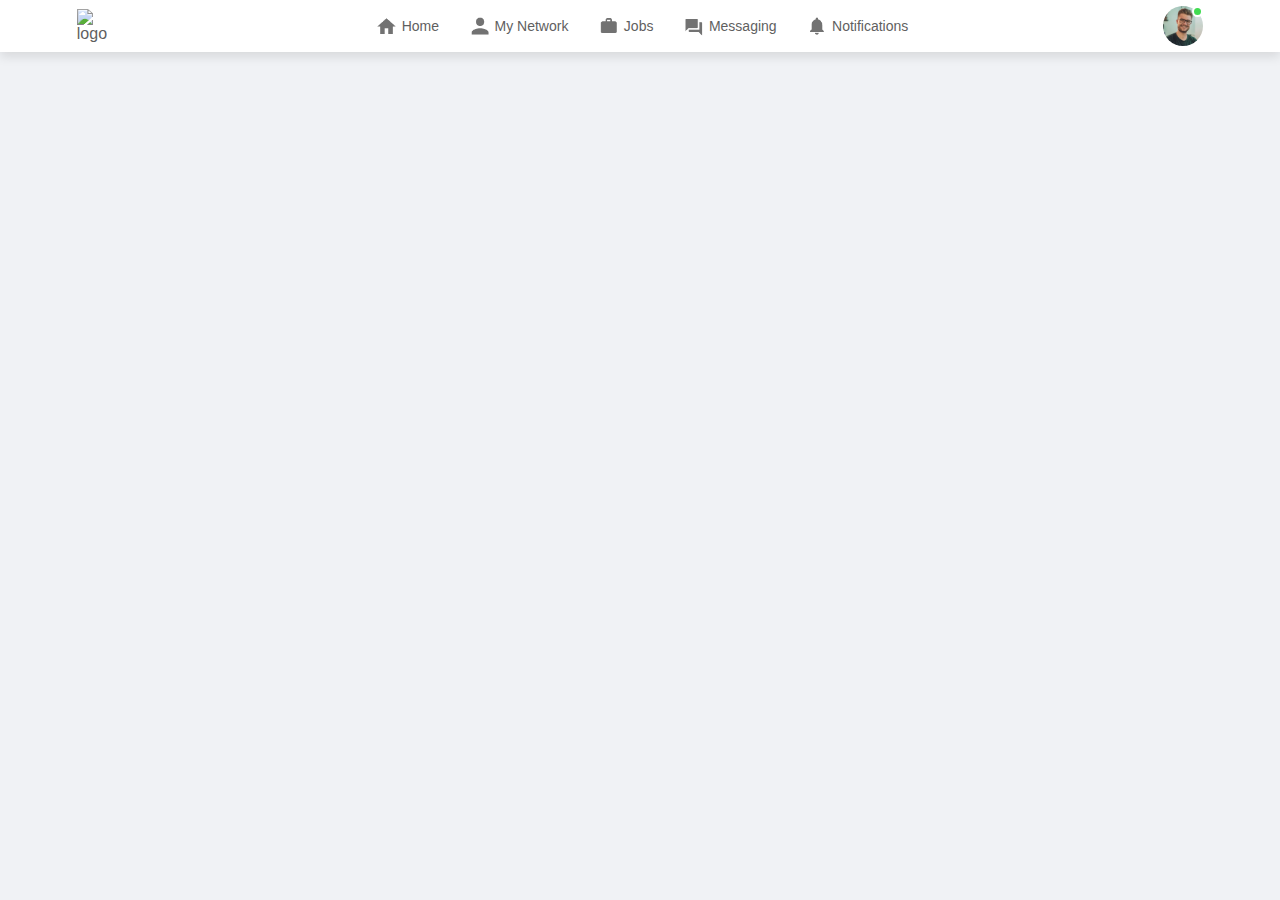
==== index.html @ bc319179 "Initial commit" ====
<!DOCTYPE html>
<html lang="en">
<head>
    <meta charset="UTF-8">
    <meta name="viewport" content="width=device-width, initial-scale=1.0">
    <title>LinkedIn Page</title>
    <link rel="stylesheet" href="styles.css">
</head>
<body>
    <nav class="navbar">
        <div class="navbar-left">
            <a href="index.html" class="logo"><img src="images/logo.png" alt="logo"></a>
        </div>
        <div class="navbar-center">
            <ul>
                <li>
                    <a href="#" class="active-link"><img src="Images/home.png" alt=""><span>Home</span></a>
                </li>
                <li>
                    <a href="#"><img src="Images/network.png" alt=""><span>My Network</span></a>
                </li>
                <li>
                    <a href="#"><img src="Images/jobs.png" alt=""><span>Jobs</span></a>
                </li>
                <li>
                    <a href="#"><img src="Images/message.png" alt=""><span>Messaging</span></a>
                </li>
                <li>
                    <a href="#"><img src="Images/notification.png" alt=""><span>Notifications</span></a>
                </li>
            </ul>
        </div>
        <div class="navbar-right">
            <div class="online">
                <img src="Images/user-1.png" class="nav-profile-img">
            </div>
           
        </div>
    </nav>
</body>
</html>
---- styles.css ----
*{
    margin: 0;
    padding: 0;
    font-family: 'poppins', sans-serif;
    box-sizing: border-box;
}
body{
    background: #f0f2f5;
    color: #5f5f5f;
}
a{
    text-decoration: none;
    color: #5f5f5f;
}
.navbar{
    display: flex;
    align-items: center;
    justify-content: space-between;
    background: #fff;
    padding: 6px 6%;
    position: sticky;
    top: 0;
    z-index: 100;
    box-shadow: 0 5px 10px rgba(0, 0, 0, 0.1);

}
.logo img{
    width: 30px;
    margin-right:15px;
    display: block;
}
.navbar-center ul li{
    display: inline-block;
    list-style: none;
}
.navbar-center ul li a{
    display: flex;
    align-items: center;
    font-size: 14px;
    margin: 5px 8px;
    padding-right: 5px;
    position: relative;
}
.navbar-center ul li a img{
    width: 30px;
}  

.navbar-center ul li a::after{
    content: '';
    width:0;
    height: 2px;
    background: #045be6;
    position: absolute;
    bottom: -15px;
   
}
.navbar-center ul li a:hover::after
{
    width: 100%;
    transition: 0.3s;
}
   .nav-profile-img{
    width: 40px;
    border-radius: 50%;
    display: block;
    cursor: pointer;
    position: relative;
   }
   .online{
    position: relative;
   }
   .online::after{
    content: '' ;
    width: 7px;
    height: 7px;
    border: 2px solid #fff;
    border-radius: 50%;
    right: 0px;
    top: 0px;
    background: #41db51;
    position: absolute;

}
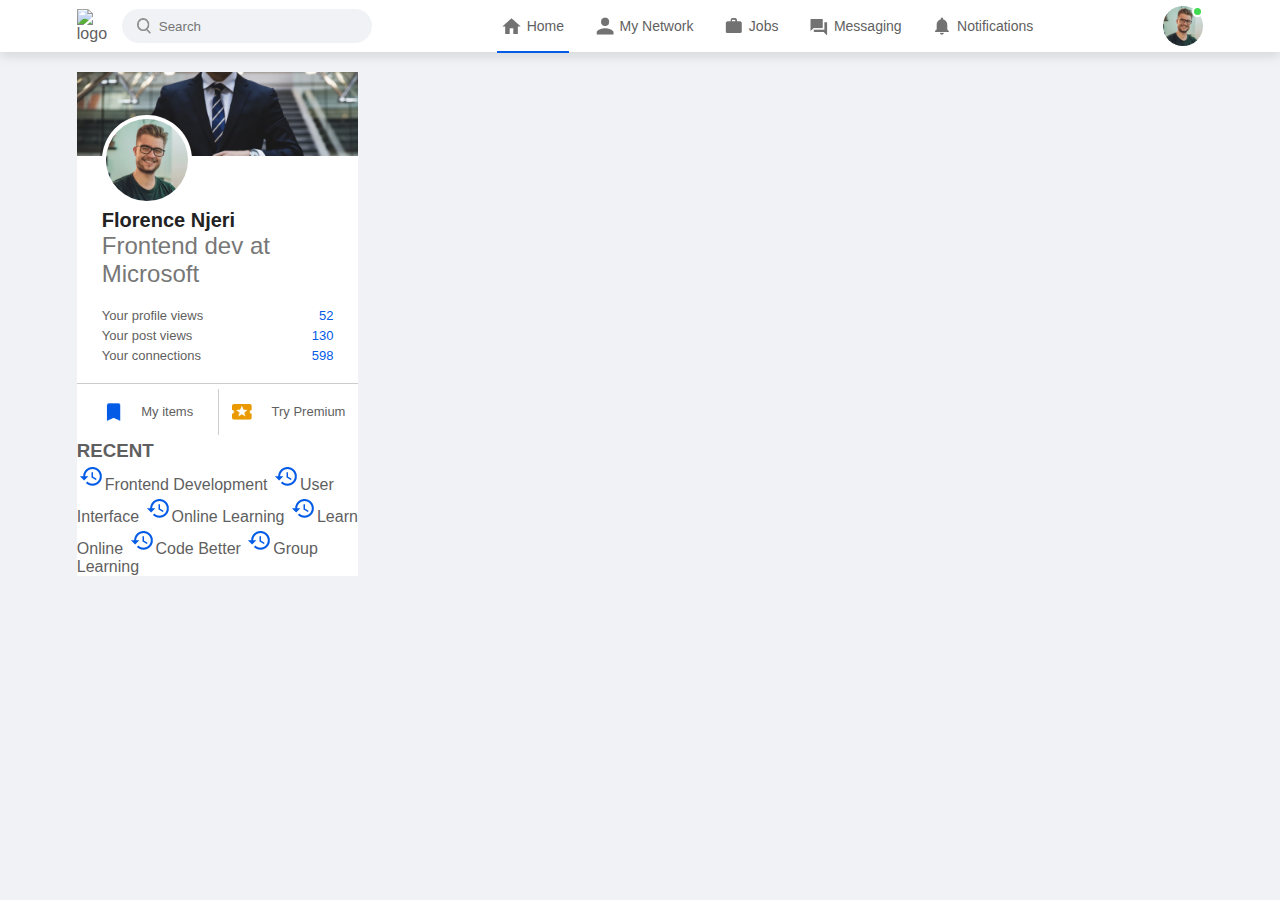
==== commit b23790d2: "Closed the navbar and started working on the sidebars" ====
--- a/index.html
+++ b/index.html
@@ -10,6 +10,12 @@
     <nav class="navbar">
         <div class="navbar-left">
             <a href="index.html" class="logo"><img src="images/logo.png" alt="logo"></a>
+
+<div class="search-box">
+    <img src="Images/search.png" >
+    <input type="text" placeholder="Search">
+</div>
+
         </div>
         <div class="navbar-center">
             <ul>
@@ -37,5 +43,43 @@
            
         </div>
     </nav>
+
+    <!-------- navbar close--------->
+
+<div class="container">
+    <div class="left-sidebar">
+        <div class="sidebar-profile-box">
+            <img src="Images/cover-pic.png" width="100%">
+            <div class="sidebar-profile-info">
+                <img src="Images/user-1.png" >
+                <h1>Florence Njeri</h1>
+                <h3>Frontend dev at Microsoft</h3>
+                <ul>
+                    <li>Your profile views <span>52</span></li>
+                    <li>Your post views <span>130</span></li>
+                    <li>Your connections <span>598</span></li>
+                </ul>
+            </div>
+            <div class="sidebar-profile-link">
+                <a href="#"><img src="Images/items.png" >My items</a>
+               <a href="#"> <img src="Images/premium.png" >Try Premium</a> 
+            </div>
+        </div>
+
+<div class="sidebar-activity">
+    <h3>RECENT</h3>
+    <a href="#"><img src="Images/recent.png" >Frontend Development</a>
+    <a href="#"><img src="Images/recent.png" >User Interface</a>
+    <a href="#"><img src="Images/recent.png" >Online Learning</a>
+    <a href="#"><img src="Images/recent.png" >Learn Online</a>
+    <a href="#"><img src="Images/recent.png" >Code Better</a>
+    <a href="#"><img src="Images/recent.png" >Group Learning</a>
+</div>
+
+    </div>
+    <div class="main-content"></div>
+    <div class="right-sidebar"></div>
+</div>
+
 </body>
 </html>--- a/styles.css
+++ b/styles.css
@@ -51,10 +51,11 @@
     height: 2px;
     background: #045be6;
     position: absolute;
-    bottom: -15px;
+    bottom: -12px;
    
 }
-.navbar-center ul li a:hover::after
+.navbar-center ul li a:hover::after,
+.navbar-center ul li a.active-link::after
 {
     width: 100%;
     transition: 0.3s;
@@ -80,4 +81,113 @@
     background: #41db51;
     position: absolute;
 
-}+}
+.search-box{
+    background: #f0f2f5;
+    width: 250px;
+    border-radius: 20px;
+    display: flex;
+    align-items: center;
+    padding: 0 15px;
+}
+.navbar-left{
+    display: flex;
+    text-align: center;
+}
+.search-box img{
+    width: 14px;
+
+}
+.search-box input{
+    width: 100%;
+    background: transparent;
+    padding: 8px;
+    outline: none;
+    border: 0;
+}
+  /*-------- navbar end-------*/
+
+  .container{
+    padding: 20px 6%;
+    display: flex;
+    flex-wrap: wrap;
+    justify-content: space-between;
+  }
+  .sidebar-profile-box{
+    background: white;
+
+  }
+  .sidebar-profile-info{
+    padding: 0 25px;
+
+  }
+  .sidebar-profile-info img{
+    width: 90px;
+    border-radius:50%;
+    background: white;
+    padding: 4px;
+    margin-top: -45px;
+  }
+  .sidebar-profile-info h1{
+    font-size: 20px;
+    font-weight: 600;
+    color: #222;
+  }
+  .sidebar-profile-info h3{
+    font-size: 24px;
+    font-weight: 500;
+    color: #777;
+  }
+  .sidebar-profile-info ul{
+    list-style: none;
+    margin: 20px 0;
+  }
+  .sidebar-profile-info ul li{
+    width: 100%;
+    margin: 5px 0;
+    font-size: 13px;
+  }
+  .sidebar-profile-info ul li span{
+    float: right;
+    color: #045be6;
+  }
+
+  .sidebar-profile-link{
+    display: flex;
+    align-items: center;
+    border-top: 1px solid #ccc;
+  }
+
+  .sidebar-profile-link a{
+    flex-basis: 50%;
+    display: flex;
+    align-items: center;
+    justify-content: center;
+    padding: 15px 0;
+    font-size: 13px;
+    border-left: 1px solid #ccc;
+  }
+  .sidebar-profile-link a:first-child{
+    border-left: 0;
+  }
+  .sidebar-profile-link a img{
+    width: 20px;
+    margin-right:20px ;
+  }
+  .sidebar-activity{
+    background: white;
+  }
+  .left-sidebar{
+    flex-basis: 25%;
+    align-self: flex-start;
+  }
+  .right-sidebar{
+    flex-basis: 25%;
+    align-self: flex-start;
+  }
+  .main-content{
+    flex-basis:47%;
+
+    }
+
+  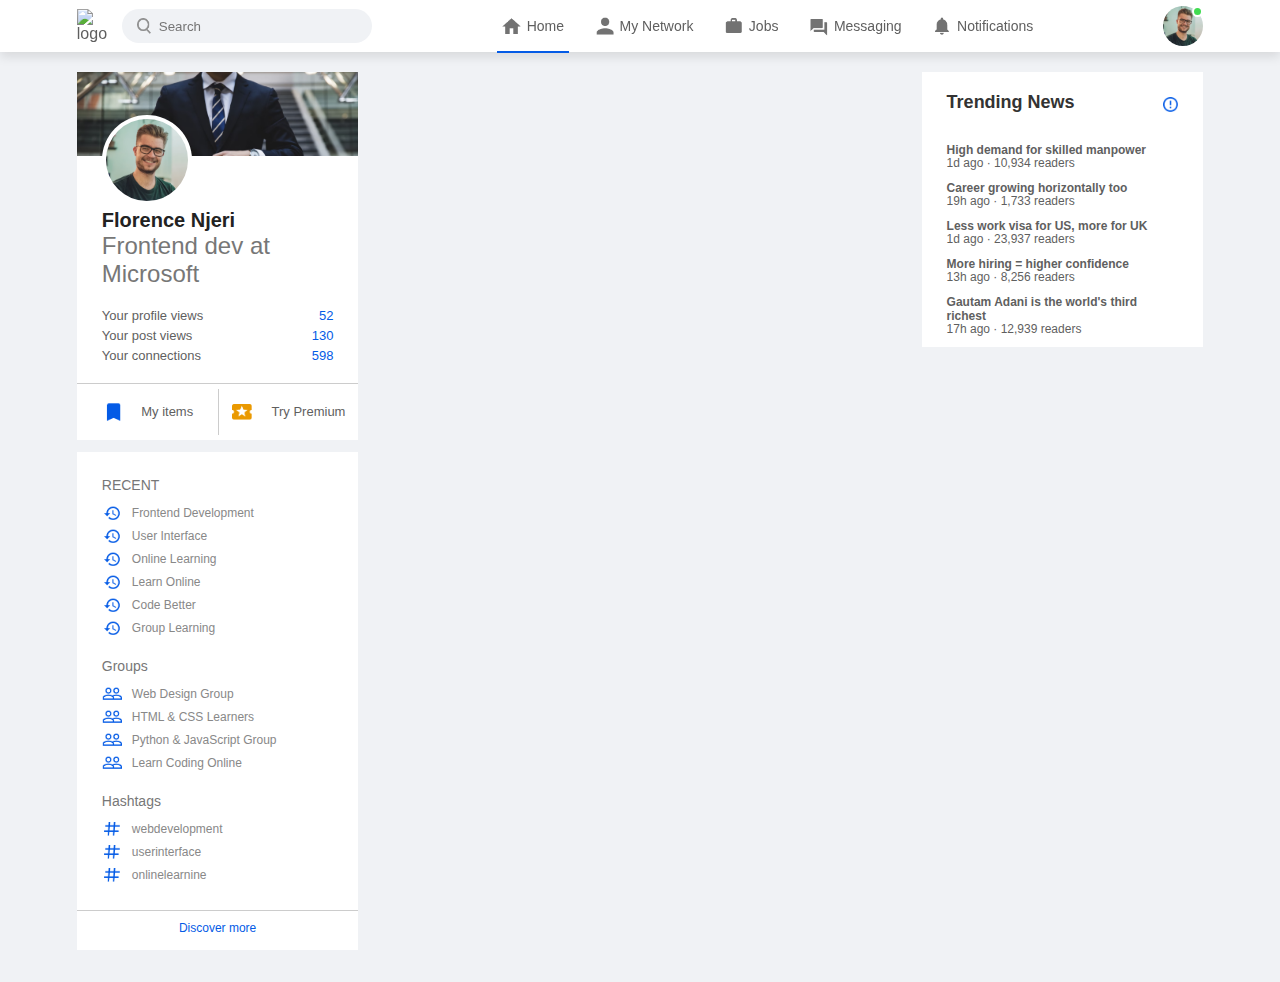
==== commit e902f5c4: "Added the right sidebar" ====
--- a/index.html
+++ b/index.html
@@ -74,11 +74,42 @@
     <a href="#"><img src="Images/recent.png" >Learn Online</a>
     <a href="#"><img src="Images/recent.png" >Code Better</a>
     <a href="#"><img src="Images/recent.png" >Group Learning</a>
+    <h3>Groups</h3>
+    <a href="#"><img src="Images/group.png" >Web Design Group</a>
+    <a href="#"><img src="Images/group.png" >HTML & CSS Learners</a>
+    <a href="#"><img src="Images/group.png" >Python & JavaScript Group</a>
+    <a href="#"><img src="Images/group.png" >Learn Coding Online</a>
+    <h3>Hashtags</h3>
+    <a href="#"><img src="Images/hashtag.png" >webdevelopment</a>
+    <a href="#"><img src="Images/hashtag.png" >userinterface</a>
+    <a href="#"><img src="Images/hashtag.png" >onlinelearnine</a>
+    <div class="discover-more-link">
+        <a href="#">Discover more</a>
+    </div>
 </div>
 
     </div>
     <div class="main-content"></div>
-    <div class="right-sidebar"></div>
+    <div class="right-sidebar">
+        <div class="sidebar-news">
+            <img src="Images/more.png" class="info-icon">
+            <h3>Trending News</h3>
+            <a href="#">High demand for skilled manpower</a>
+            <span>1d ago &middot; 10,934 readers</span>
+
+            <a href="#">Career growing horizontally too</a>
+            <span>19h ago &middot; 1,733 readers</span>
+
+            <a href="#">Less work visa for US, more for UK</a>
+            <span>1d ago &middot; 23,937 readers</span>
+
+            <a href="#">More hiring = higher confidence </a>
+            <span>13h ago &middot; 8,256 readers</span>
+
+            <a href="#">Gautam Adani is the world's third richest</a>
+            <span>17h ago &middot; 12,939 readers</span>
+        </div>
+    </div>
 </div>
 
 </body>
--- a/styles.css
+++ b/styles.css
@@ -176,15 +176,76 @@
   }
   .sidebar-activity{
     background: white;
-  }
+    padding: 5px 25px;
+    margin: 12px 0;
+  }
+  .sidebar-activity h3{
+    color: #777;
+    font-size: 14px;
+    font-weight: 500;
+    margin: 20px 0 10px;
+  }
+  .sidebar-activity a{
+    display: flex;
+    align-items: center;
+    font-size: 12px;
+    font-weight: 500;
+    color:#888;
+    margin: 3px 0;
+  }
+  .sidebar-activity a img{
+    width: 20PX;
+    margin-right: 10px;
+  }
+  .discover-more-link{
+    border-top: 1px solid #ccc;
+    text-align: center;
+    margin-top: 25px;
+    margin-left: -25px;
+    margin-right: -25px;
+  }
+  .discover-more-link a{
+    color: #045be6;
+    display: inline-block;
+    margin: 10px 0;
+  }
+
+  /*------ left sidebar-------*/
   .left-sidebar{
     flex-basis: 25%;
     align-self: flex-start;
   }
+
   .right-sidebar{
     flex-basis: 25%;
     align-self: flex-start;
   }
+  .sidebar-news{
+background: white;
+padding: 10px 25px;
+  }
+.info-icon{
+  width: 15px;
+  float: right;
+  margin-top: 15px;
+}
+.sidebar-news h3{
+  font-size: 18px;
+  font-weight: 600;
+  color: #333;
+  margin: 10px 0 30px;
+}
+.sidebar-news a{
+  display: block;
+  font-size: 12px;
+  font-weight: 600;
+  margin-top: 10px;
+  margin-bottom: -4px;
+}
+.sidebar-news span{
+  font-size: 12px;
+
+}
   .main-content{
     flex-basis:47%;
 
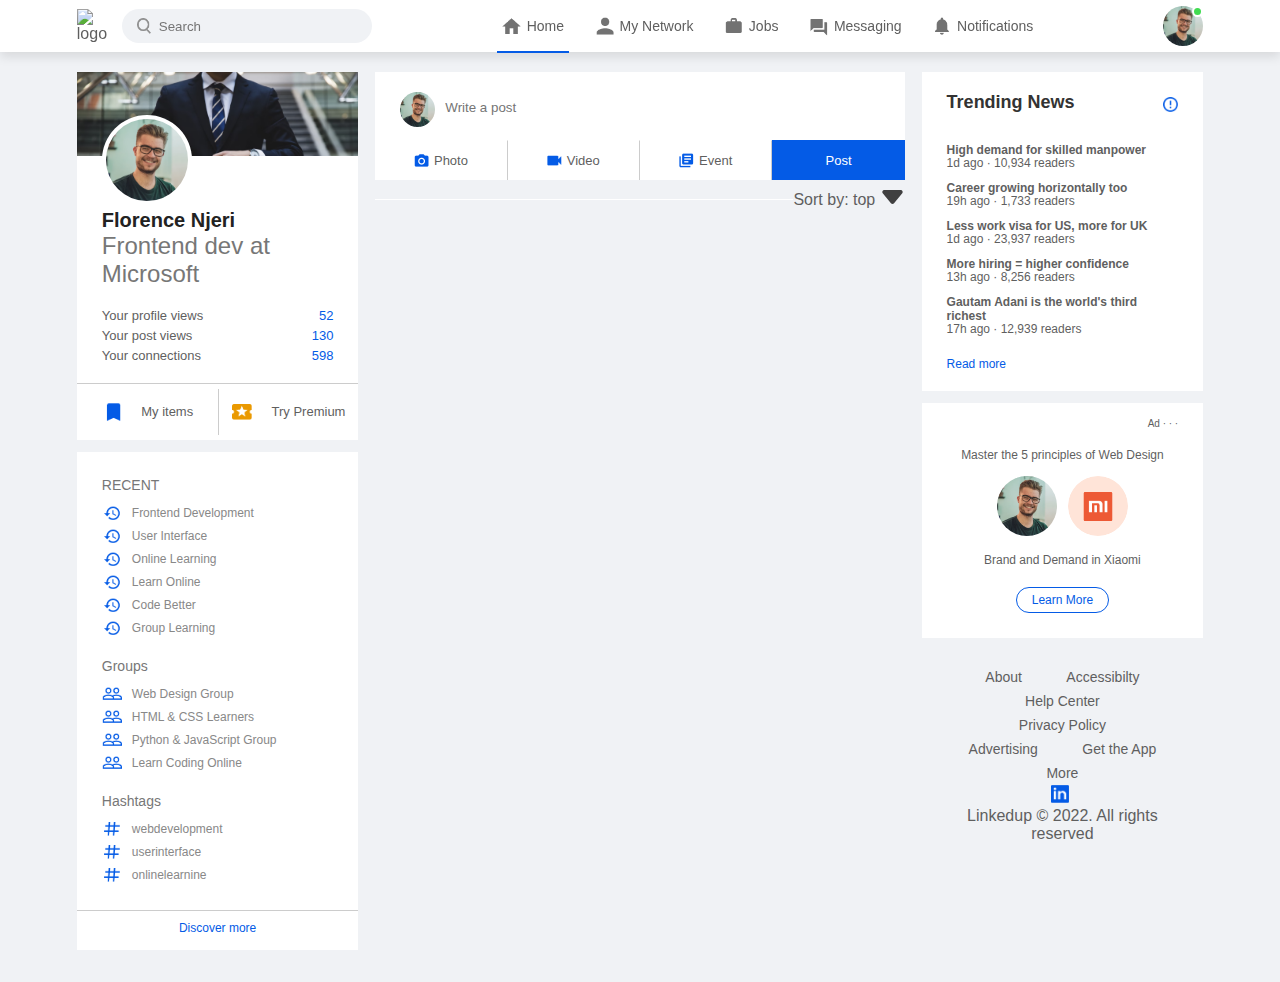
==== commit e887de28: "Added main content" ====
--- a/index.html
+++ b/index.html
@@ -87,9 +87,27 @@
         <a href="#">Discover more</a>
     </div>
 </div>
+    </div>
+    <div class="main-content">
+        <div class="create-post">
+            <div class="create-post-input">
+                <img src="Images/user-1.png" alt="">
+                <textarea rows="2" placeholder="Write a post"></textarea>
+            </div>
+            <div class="create-post-link">
+                <li><img src="Images/photo.png" >Photo</li>
+                <li><img src="Images/video.png" >Video</li>
+                <li><img src="Images/event.png" >Event</li>
+                <li>Post</li>
+            </div>
+        </div>
+        <div class="sort-by">
+            <hr>
+            <p>Sort by: <span>top <img src="Images/down-arrow.png" alt=""></span></p>
+        </div>
+    </div>
 
-    </div>
-    <div class="main-content"></div>
+
     <div class="right-sidebar">
         <div class="sidebar-news">
             <img src="Images/more.png" class="info-icon">
@@ -108,6 +126,34 @@
 
             <a href="#">Gautam Adani is the world's third richest</a>
             <span>17h ago &middot; 12,939 readers</span>
+
+            <a href="#" class="read-more-link">Read more</a>
+        </div>
+
+        <div class="sidebar-ad">
+            <small>Ad &middot; &middot; &middot;</small>
+            <p>Master the 5 principles of Web Design</p>
+            <div>
+                <img src="Images/user-1.png" >
+                <img src="Images/mi-logo.png" >
+            </div>
+            <b>Brand and Demand in Xiaomi</b>
+            <a href="#" class="ad-link">Learn More</a>
+        </div>
+        <div class="sidebar-useful-links">
+            <a href="#">About</a>
+            <a href="#">Accessibilty</a>
+            <a href="#">Help Center</a>
+            <a href="#">Privacy Policy</a>
+            <a href="#">Advertising</a>
+            <a href="#">Get the App</a>
+            <a href="#">More</a>
+
+
+            <div class="copyright-msg">
+                <img src="Images/logo.png" alt="">
+                <p>Linkedup &#169; 2022. All rights reserved </p>
+            </div>
         </div>
     </div>
 </div>
--- a/styles.css
+++ b/styles.css
@@ -244,11 +244,135 @@
 }
 .sidebar-news span{
   font-size: 12px;
-
-}
+}
+.sidebar-news .read-more-link{
+  color: #045be6;
+  font-weight: 500;
+  margin: 20px 0 10px;
+}
+.sidebar-ad{
+  background: white;
+  padding: 15px 25px;
+  text-align: center;
+  margin: 12px 0;
+  font-size: 12px;
+}
+.sidebar-ad img{
+  width: 60px;
+  border-radius: 50%;
+  margin: 4px;
+}
+.sidebar-ad small{
+  float: right;
+  font-weight: 500;
+}
+.sidebar-ad p{
+  margin-top: 30px;
+  margin-bottom: 10px;
+}
+.sidebar-ad b{
+  display: block;
+  font-weight: 500;
+  margin-top: 10px;
+}
+.ad-link{
+  display: inline-block;
+  border: 1px solid #045be6;
+  border-radius: 30px;
+  padding: 5px 15px;
+  color: #045be6;
+  font-weight: 500;
+  margin: 20px auto 10px;
+}
+.sidebar-useful-links{
+  padding: 15px 25px;
+  text-align: center;
+
+}
+.sidebar-useful-links a{
+  display: inline-block;
+  font-size: 14px;
+  margin: 4px 20px;
+}
+copyright-msg{
+  display: flex;
+  align-items: center;
+  justify-content: center;
+  font-size: 12px;
+  margin-top: 10px;
+  font-weight: 500;
+}
+.copyright-msg img{
+  width: 18px;
+  margin-right: 4px;
+}
+
+
   .main-content{
     flex-basis:47%;
 
     }
-
-  +    .create-post{
+      background: #fff;
+    }
+    .create-post-input{
+      padding: 20px 25px 10px;
+      display: flex;
+      align-items: flex-start;
+
+    }
+    .create-post-input img{
+      width: 35px;
+      border-radius: 50%;
+      margin-right: 10px;
+    }
+    .create-post-input textarea{
+      width: 100%;
+      border: 0;
+      outline: 0;
+      resize: none;
+      background: transparent;
+      margin-top: 8px;
+    }
+    ::placeholder{
+      font-weight: 500;
+    }
+  
+    .create-post-link{
+      display: flex;
+      align-items: flex-start;
+    }
+    .create-post-link li{
+      list-style: none;
+      border-top: 1px solid white;
+      border-right: 1px solid #ccc;
+      flex-basis: 25%;
+      height: 40px;
+      font-size: 13px;
+      display: flex;
+      align-items: center;
+      justify-content: center;
+      cursor: pointer;
+    }
+    .create-post-link li img{
+      width: 15px;
+      margin-right: 5px;
+    }
+    .create-post-link li:last-child{
+      background: #045be6;
+      color: #fff;
+      border-top: 0;
+      border-right: 0;
+    }
+    .sort-by{
+      display: flex;
+      align-items: center;
+      margin: 10px 0;
+    }
+    .sort-by hr{
+      flex: 1;
+      border: 0;
+      height: 1px;
+      background: #fff;
+    }
+   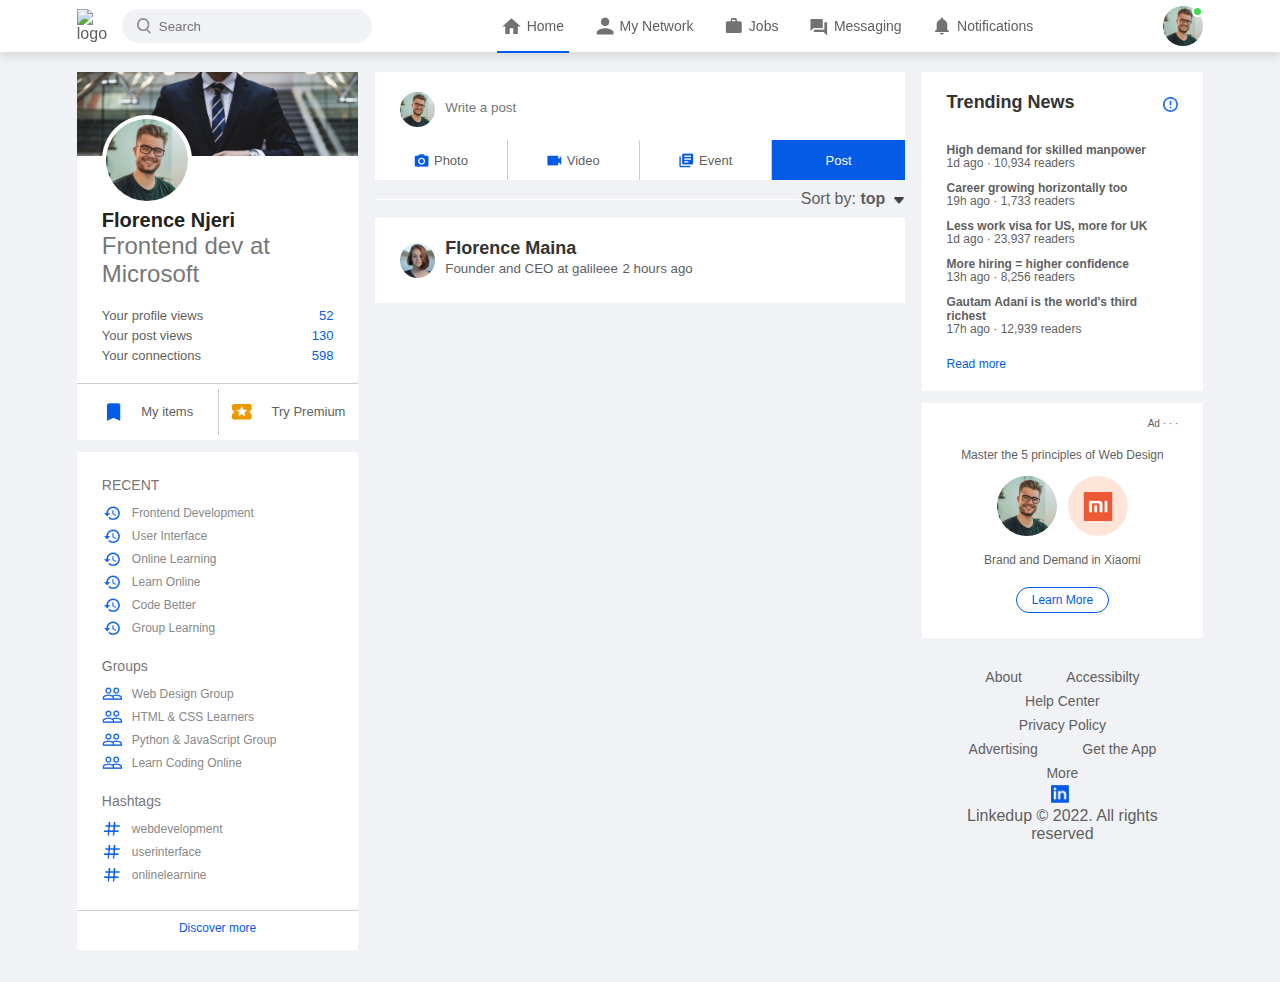
==== commit 4ed6caa3: "Added more content on the post" ====
--- a/index.html
+++ b/index.html
@@ -105,6 +105,16 @@
             <hr>
             <p>Sort by: <span>top <img src="Images/down-arrow.png" alt=""></span></p>
         </div>
+        <div class="post">
+            <div class="post-author">
+                <img src="Images/user-3.png" alt="">
+                <div>
+                    <h1>Florence Maina</h1>
+                    <small>Founder and CEO at galileee</small>
+                    <small>2 hours ago</small>
+                </div>
+            </div>
+        </div>
     </div>
 
 
--- a/styles.css
+++ b/styles.css
@@ -375,4 +375,33 @@
       height: 1px;
       background: #fff;
     }
+    .sort-by p span{
+     font-weight: 600;
+     cursor: pointer;
+    }
+  .sort-by p span img{
+      width: 12px;
+      margin-left: 3px;
+    }
+   .post{
+    background: #fff;
+    padding: 20px 25px 5px ;
+    margin: 5px 0 15px;
+   }
+.post-author{
+  display: flex;
+  align-items: flex-start;
+  margin-bottom: 20px;
+}
+.post-author img{
+  width: 35px;
+  border-radius: 50%;
+  margin-right: 10px;
+  margin-top: 5px;
+}
+.post-author h1{
+  font-size: 18px;
+  font-weight: 600;
+  color: #333;
+}
    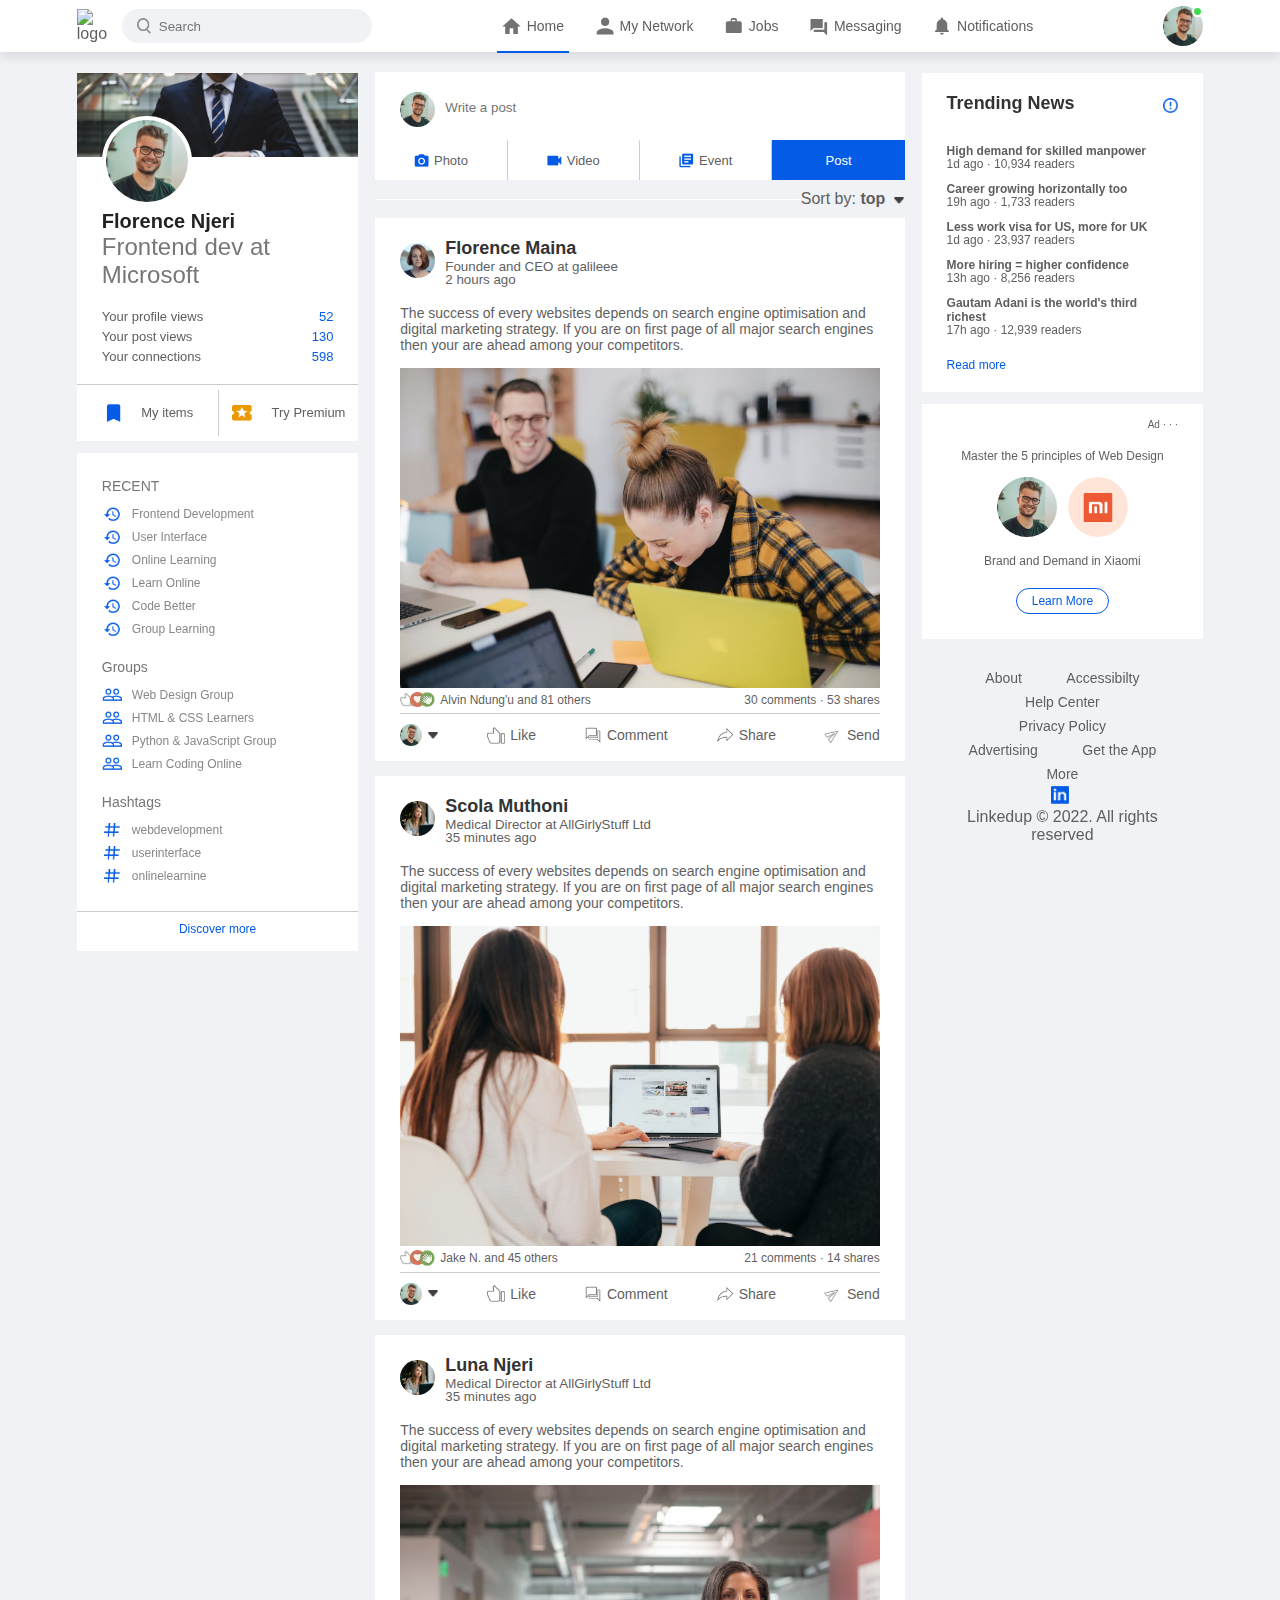
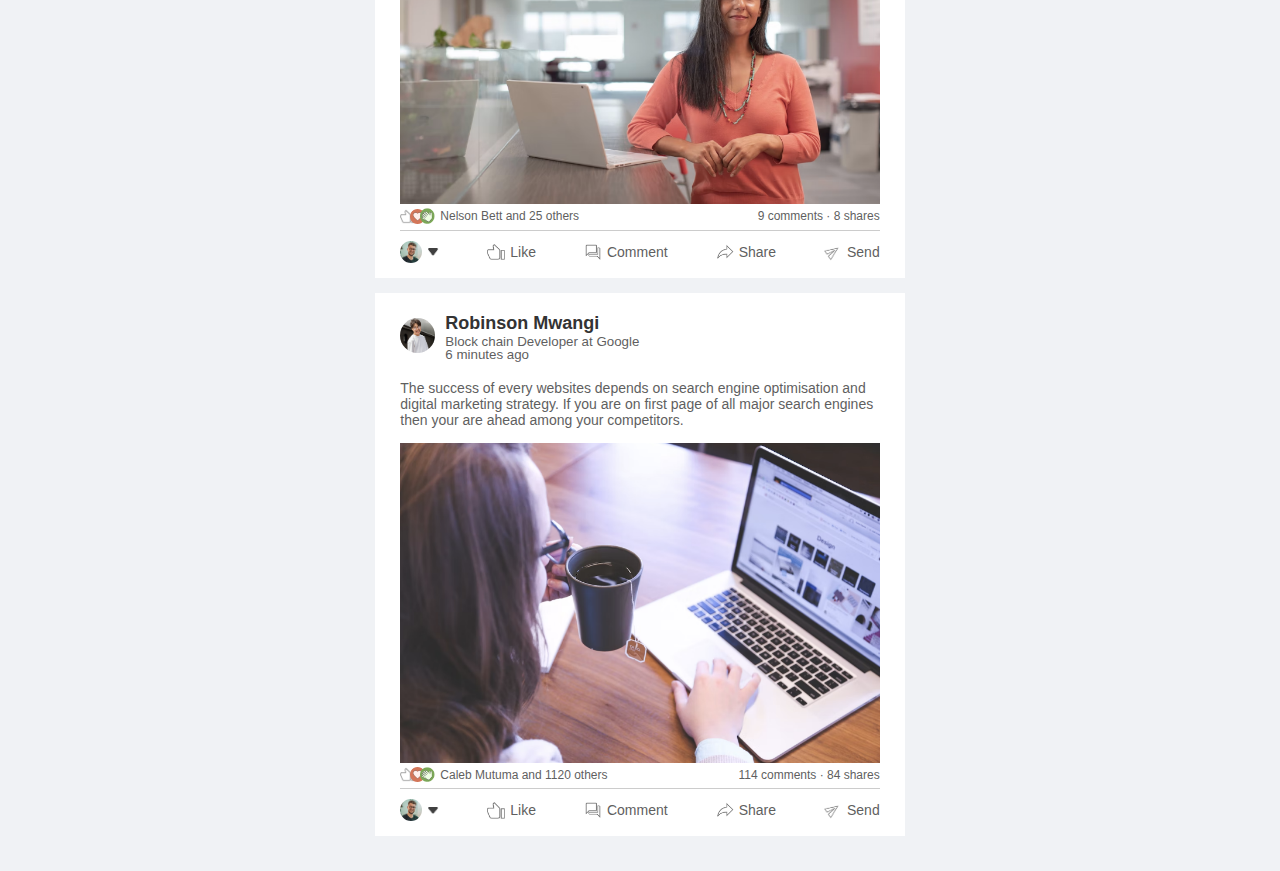
==== commit f983a948: "Finished setting up the homepage" ====
--- a/index.html
+++ b/index.html
@@ -20,28 +20,70 @@
         <div class="navbar-center">
             <ul>
                 <li>
-                    <a href="#" class="active-link"><img src="Images/home.png" alt=""><span>Home</span></a>
+                    <a href="#" class="active-link"><img src="Images/home.png" ><span>Home</span></a>
                 </li>
                 <li>
-                    <a href="#"><img src="Images/network.png" alt=""><span>My Network</span></a>
+                    <a href="#"><img src="Images/network.png" ><span>My Network</span></a>
                 </li>
                 <li>
-                    <a href="#"><img src="Images/jobs.png" alt=""><span>Jobs</span></a>
+                    <a href="#"><img src="Images/jobs.png" ><span>Jobs</span></a>
                 </li>
                 <li>
-                    <a href="#"><img src="Images/message.png" alt=""><span>Messaging</span></a>
+                    <a href="#"><img src="Images/message.png" ><span>Messaging</span></a>
                 </li>
                 <li>
-                    <a href="#"><img src="Images/notification.png" alt=""><span>Notifications</span></a>
+                    <a href="#"><img src="Images/notification.png" ><span>Notifications</span></a>
                 </li>
             </ul>
         </div>
         <div class="navbar-right">
             <div class="online">
-                <img src="Images/user-1.png" class="nav-profile-img">
+                <img src="Images/user-1.png" class="nav-profile-img" onclick="toggleMenu()">
             </div>
            
         </div>
+        <!------profile-drop-down-menu------------>
+
+<div class="profile-menu-wrap" id="profileMenu">
+    <div class="profile-menu">
+        <div class="user-info">
+            <img src="Images/user-1.png" alt="">
+            <div>
+                <h3>Naomi Joseph</h3>
+                    <a href="#">See your profile</a>
+
+
+            </div>
+        </div>
+        <hr>
+        <a href="#" class="profile-menu-link">
+            <img src="Images/feedback.png" alt="">
+            <p>Give Feedback</p>
+            <span>></span>
+        </a>
+        <a href="#" class="profile-menu-link">
+            <img src="Images/setting.png" alt="">
+            <p>Settings & Privacy</p>
+            <span>></span>
+        </a>
+        <a href="#" class="profile-menu-link">
+            <img src="Images/help.png" alt="">
+            <p>Help & Support</p>
+            <span>></span>
+        </a>
+        <a href="#" class="profile-menu-link">
+            <img src="Images/display.png" alt="">
+            <p>Display & Accessibilty</p>
+            <span>></span>
+        </a>
+        <a href="#" class="profile-menu-link">
+            <img src="Images/logout.png" alt="">
+            <p>Log out</p>
+            <span>></span>
+        </a>
+    </div>
+</div>
+
     </nav>
 
     <!-------- navbar close--------->
@@ -91,7 +133,7 @@
     <div class="main-content">
         <div class="create-post">
             <div class="create-post-input">
-                <img src="Images/user-1.png" alt="">
+                <img src="Images/user-1.png" >
                 <textarea rows="2" placeholder="Write a post"></textarea>
             </div>
             <div class="create-post-link">
@@ -103,19 +145,227 @@
         </div>
         <div class="sort-by">
             <hr>
-            <p>Sort by: <span>top <img src="Images/down-arrow.png" alt=""></span></p>
+            <p>Sort by: <span>top <img src="Images/down-arrow.png" ></span></p>
         </div>
         <div class="post">
             <div class="post-author">
-                <img src="Images/user-3.png" alt="">
+                <img src="Images/user-3.png" >
                 <div>
                     <h1>Florence Maina</h1>
                     <small>Founder and CEO at galileee</small>
                     <small>2 hours ago</small>
                 </div>
             </div>
-        </div>
-    </div>
+            <p>
+                The success of every websites depends on search engine optimisation and digital marketing strategy. 
+                If you are on first page of all major search engines then your are ahead among your competitors.
+            </p>
+            <img src="Images/post-image-1.png"  width="100%">
+
+        <div class="post-stats">
+            <div>
+                <img src="Images/thumbsup.png" >
+                <img src="Images/love.png" >
+                <img src="Images/clap.png" >
+                <span class="liked-user">Alvin Ndung'u and 81 others</span>
+            </div>
+           
+
+            <div>
+                <span>30 comments &middot; 53 shares</span>
+            </div>
+        </div>
+<div class="post-activity">
+    <div>
+        <img src="Images/user-1.png" class="post-activity-user-icon">
+        <img src="Images/down-arrow.png" class="post-activity-arrow-icon">
+    </div>
+    <div class="post-activity-link">
+        <img src="Images/like.png" >
+        <span>Like</span>
+    </div>
+    <div class="post-activity-link">
+        <img src="Images/comment.png" >
+        <span>Comment
+        </span>
+    </div>
+    <div class="post-activity-link">
+        <img src="Images/share.png" >
+        <span>Share</span>
+    </div>
+    <div class="post-activity-link">
+        <img src="Images/send.png" >
+        <span>Send</span>
+    </div>
+    
+</div>
+       
+        </div>
+
+        <div class="post">
+            <div class="post-author">
+                <img src="Images/user-4.png" >
+                <div>
+                    <h1>Scola Muthoni</h1>
+                    <small>Medical Director at AllGirlyStuff Ltd</small>
+                    <small>35 minutes ago</small>
+                </div>
+            </div>
+            <p>
+                The success of every websites depends on search engine optimisation and digital marketing strategy. 
+                If you are on first page of all major search engines then your are ahead among your competitors.
+            </p>
+            <img src="Images/post-image-2.png"  width="100%">
+
+        <div class="post-stats">
+            <div>
+                <img src="Images/thumbsup.png" >
+                <img src="Images/love.png" >
+                <img src="Images/clap.png" >
+                <span class="liked-user">Jake N. and 45 others</span>
+            </div>
+           
+
+            <div>
+                <span>21 comments &middot; 14 shares</span>
+            </div>
+        </div>
+<div class="post-activity">
+    <div>
+        <img src="Images/user-1.png" class="post-activity-user-icon">
+        <img src="Images/down-arrow.png" class="post-activity-arrow-icon">
+    </div>
+    <div class="post-activity-link">
+        <img src="Images/like.png" >
+        <span>Like</span>
+    </div>
+    <div class="post-activity-link">
+        <img src="Images/comment.png" >
+        <span>Comment
+        </span>
+    </div>
+    <div class="post-activity-link">
+        <img src="Images/share.png" >
+        <span>Share</span>
+    </div>
+    <div class="post-activity-link">
+        <img src="Images/send.png" >
+        <span>Send</span>
+    </div>
+    
+</div>     
+        </div>
+
+        <div class="post">
+            <div class="post-author">
+                <img src="Images/user-4.png" >
+                <div>
+                    <h1>Luna Njeri</h1>
+                    <small>Medical Director at AllGirlyStuff Ltd</small>
+                    <small>35 minutes ago</small>
+                </div>
+            </div>
+            <p>
+                The success of every websites depends on search engine optimisation and digital marketing strategy. 
+                If you are on first page of all major search engines then your are ahead among your competitors.
+            </p>
+            <img src="Images/post-image-3.png"  width="100%">
+
+        <div class="post-stats">
+            <div>
+                <img src="Images/thumbsup.png" >
+                <img src="Images/love.png" >
+                <img src="Images/clap.png" >
+                <span class="liked-user">Nelson Bett and 25 others</span>
+            </div>
+           
+
+            <div>
+                <span>9 comments &middot; 8 shares</span>
+            </div>
+        </div>
+<div class="post-activity">
+    <div>
+        <img src="Images/user-1.png" class="post-activity-user-icon">
+        <img src="Images/down-arrow.png" class="post-activity-arrow-icon">
+    </div>
+    <div class="post-activity-link">
+        <img src="Images/like.png" >
+        <span>Like</span>
+    </div>
+    <div class="post-activity-link">
+        <img src="Images/comment.png" >
+        <span>Comment
+        </span>
+    </div>
+    <div class="post-activity-link">
+        <img src="Images/share.png" >
+        <span>Share</span>
+    </div>
+    <div class="post-activity-link">
+        <img src="Images/send.png" >
+        <span>Send</span>
+    </div>
+</div>     
+        </div>
+
+        <div class="post">
+            <div class="post-author">
+                <img src="Images/user-5.png" >
+                <div>
+                    <h1>Robinson Mwangi</h1>
+                    <small>Block chain Developer at Google</small>
+                    <small>6 minutes ago</small>
+                </div>
+            </div>
+            <p>
+                The success of every websites depends on search engine optimisation and digital marketing strategy. 
+                If you are on first page of all major search engines then your are ahead among your competitors.
+            </p>
+            <img src="Images/post-image-4.png"  width="100%">
+
+        <div class="post-stats">
+            <div>
+                <img src="Images/thumbsup.png" >
+                <img src="Images/love.png" >
+                <img src="Images/clap.png" >
+                <span class="liked-user">Caleb Mutuma and 1120 others</span>
+            </div>
+           
+
+            <div>
+                <span>114 comments &middot; 84 shares</span>
+            </div>
+        </div>
+<div class="post-activity">
+    <div>
+        <img src="Images/user-1.png" class="post-activity-user-icon">
+        <img src="Images/down-arrow.png" class="post-activity-arrow-icon">
+    </div>
+    <div class="post-activity-link">
+        <img src="Images/like.png" >
+        <span>Like</span>
+    </div>
+    <div class="post-activity-link">
+        <img src="Images/comment.png" >
+        <span>Comment
+        </span>
+    </div>
+    <div class="post-activity-link">
+        <img src="Images/share.png" >
+        <span>Share</span>
+    </div>
+    <div class="post-activity-link">
+        <img src="Images/send.png" >
+        <span>Send</span>
+    </div>
+    
+</div>     
+        </div>
+
+    </div>
+
+<!--------right-sidebar------->
 
 
     <div class="right-sidebar">
@@ -161,12 +411,24 @@
 
 
             <div class="copyright-msg">
-                <img src="Images/logo.png" alt="">
+                <img src="Images/logo.png" >
                 <p>Linkedup &#169; 2022. All rights reserved </p>
             </div>
         </div>
+       
     </div>
 </div>
+
+
+<script>
+    
+let profileMenu = document.getElementById("profileMenu");
+
+function toggleMenu(){
+profileMenu.classList.toggle("open-menu");
+}
+
+</script>
 
 </body>
 </html>--- a/styles.css
+++ b/styles.css
@@ -113,6 +113,14 @@
     flex-wrap: wrap;
     justify-content: space-between;
   }
+  /*-----left-sidebar---*/
+  .left-sidebar{
+    flex-basis: 25%;
+    align-self: flex-start;
+    position: sticky;
+    top: 73px;
+  }
+
   .sidebar-profile-box{
     background: white;
 
@@ -210,15 +218,14 @@
     margin: 10px 0;
   }
 
-  /*------ left sidebar-------*/
-  .left-sidebar{
-    flex-basis: 25%;
-    align-self: flex-start;
-  }
+  /*------ right-sidebar-------*/
+
 
   .right-sidebar{
     flex-basis: 25%;
     align-self: flex-start;
+    position: sticky;
+    top: 73px;
   }
   .sidebar-news{
 background: white;
@@ -404,4 +411,116 @@
   font-weight: 600;
   color: #333;
 }
-   +.post-author small{
+  display: flex;
+margin-bottom: -2px;
+}
+.post p{
+  font-size: 14px;
+  margin-bottom: 15px;
+}
+   .post-stats{
+    display: flex;
+    flex-wrap: wrap;
+    align-items: center;
+    justify-content: space-between;
+    font-size: 12px;
+    border-bottom: 1px solid #ccc;
+    padding-bottom: 6px;
+   }
+   .post-stats div{
+    display: flex;
+    align-items: center;
+   }
+   .post-stats img{
+    width: 15px;
+    margin-right: -5px;
+   }
+   .liked-user{
+    margin-left: 10px;
+   }
+   .post-activity{
+    display: flex;
+    align-items: center;
+    justify-content: space-between;
+    padding: 10px 0;
+    font-size: 14px;
+    font-weight: 500;
+   }
+   .post-activity div{
+    display: flex;
+    align-items: center;
+
+   }
+   .post-activity-user-icon{
+    width: 22px;
+    border-radius: 50%;
+   }
+   .post-activity-arrow-icon{
+    width: 12px;
+    margin-left: 5px;
+   }
+   .post-activity-link img{
+width: 18px;
+margin-right: 5px;
+   }
+
+   /*------profile-drop-down-menu-----*/
+.profile-menu-wrap{
+  position: absolute;
+  top: 100%;
+  right: 5%;
+  width: 320px;
+  max-height: 0;
+  overflow: hidden;
+  transition: max-height 0.5s;
+}
+.profile-menu-wrap.open-menu{
+  max-height: 400px;
+}
+.profile-menu{
+  background: black;
+  color: #fff;
+  padding: 20px;
+  margin: 10px;
+}
+.user-info{
+  display: flex;
+  align-items: center;
+}
+.user-info img{
+  width: 50px;
+  border-radius: 50%;
+  margin-right: 15px;
+}
+.user-info h3{
+  font-weight: 500;
+  margin-bottom: -7px;
+}
+.user-info a{
+color: #c9c9c9;
+font-size: 13px;
+}
+.profile-menu hr{
+  border: 0;
+  height: 1px;
+  width: 100%;
+  background: white;
+  margin: 15px 0 10px ;
+}
+.profile-menu-link{
+  display: flex;
+  align-items: center;
+  color: #fff;
+  margin: 12px 0;
+  font-size: 14px;
+}
+
+.profile-menu-link p{
+  width: 100%;
+}
+.profile-menu-link img{
+width: 35px;
+border-radius: 50%;
+margin-right: 15px;
+}